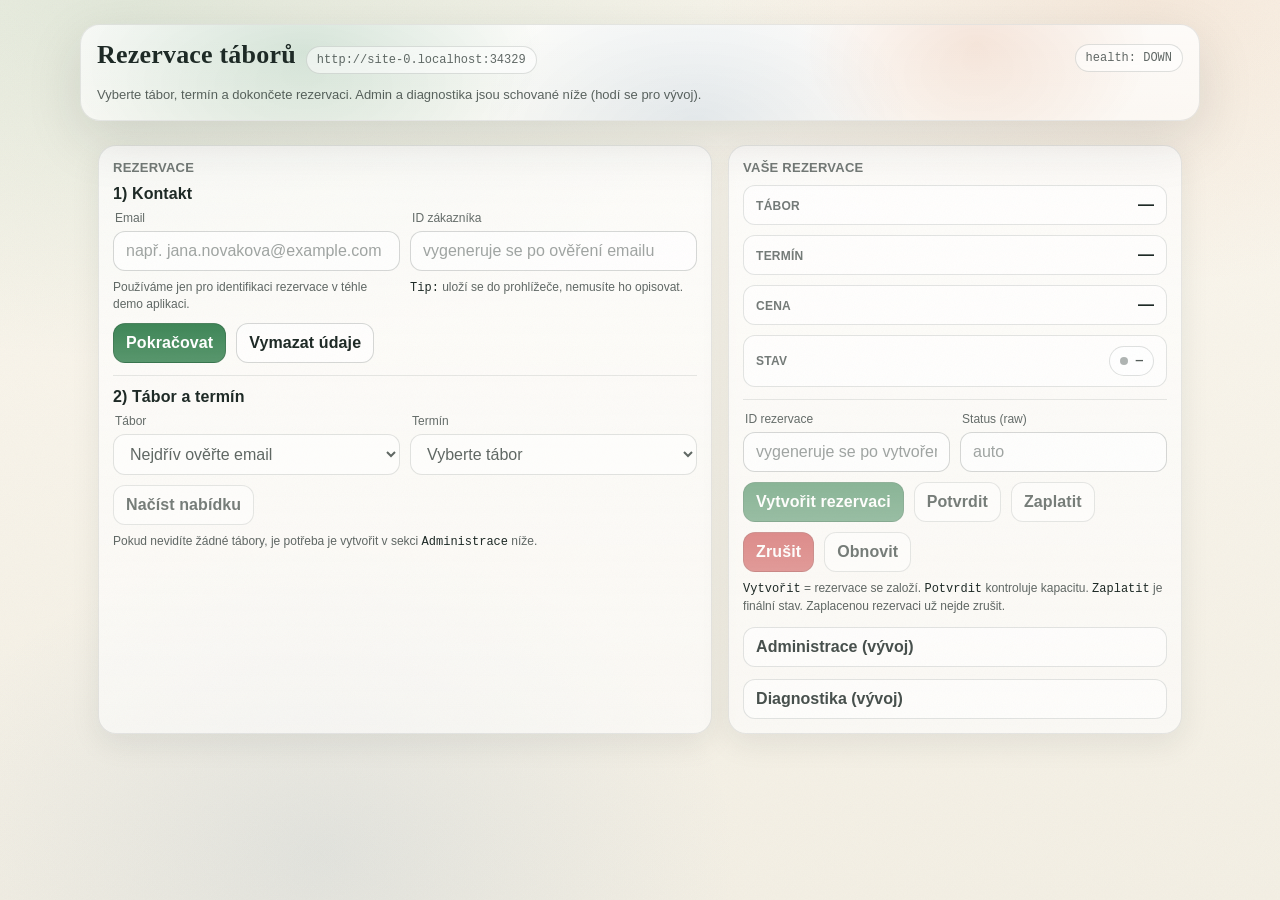
==== src/main/resources/static/index.html @ 74419887 "Improve reservation UX and add read endpoints" ====
<!doctype html>
<html lang="cs">
  <head>
    <meta charset="utf-8" />
    <meta name="viewport" content="width=device-width, initial-scale=1" />
    <title>Rezervace táborů</title>
    <style>
      :root {
        --bg0: #fbf7ee;
        --bg1: #f3efe4;
        --ink: #1e2a26;
        --muted: rgba(30, 42, 38, 0.72);
        --line: rgba(30, 42, 38, 0.14);
        --card: rgba(255, 255, 255, 0.72);
        --card2: rgba(255, 255, 255, 0.58);
        --shadow: 0 18px 55px rgba(30, 42, 38, 0.13);

        --accent: #2f7d4a;
        --accent2: #c86e3a;
        --accent3: #2f5f8f;

        --good: #1f8a54;
        --bad: #c53939;
        --warn: #b6811c;

        --radius: 18px;
        --radius2: 12px;

        --sans: ui-sans-serif, "Avenir Next", Avenir, "Helvetica Neue", Helvetica, Arial, system-ui;
        --display: ui-serif, "Iowan Old Style", "New York", Palatino, Georgia, serif;
        --mono: ui-monospace, SFMono-Regular, Menlo, Monaco, Consolas, "Liberation Mono", "Courier New", monospace;
      }

      * {
        box-sizing: border-box;
      }
      html,
      body {
        height: 100%;
      }
      body {
        margin: 0;
        font-family: var(--sans);
        color: var(--ink);
        background:
          radial-gradient(1200px 600px at 10% 0%, rgba(47, 125, 74, 0.12), transparent 60%),
          radial-gradient(800px 520px at 90% 0%, rgba(200, 110, 58, 0.10), transparent 55%),
          radial-gradient(700px 520px at 25% 95%, rgba(47, 95, 143, 0.09), transparent 60%),
          linear-gradient(180deg, var(--bg0) 0%, var(--bg1) 100%);
      }
      .grain {
        position: fixed;
        inset: 0;
        pointer-events: none;
        opacity: 0.07;
        mix-blend-mode: multiply;
        background-image: url("data:image/svg+xml,%3Csvg xmlns='http://www.w3.org/2000/svg' width='160' height='160'%3E%3Cfilter id='n'%3E%3CfeTurbulence type='fractalNoise' baseFrequency='.9' numOctaves='3' stitchTiles='stitch'/%3E%3C/filter%3E%3Crect width='160' height='160' filter='url(%23n)' opacity='.55'/%3E%3C/svg%3E");
      }

      header {
        padding: 24px 18px 14px;
      }
      .wrap {
        max-width: 1120px;
        margin: 0 auto;
      }

      .hero {
        display: grid;
        grid-template-columns: 1fr;
        gap: 12px;
        padding: 16px;
        border-radius: calc(var(--radius) + 2px);
        background: linear-gradient(180deg, rgba(255, 255, 255, 0.80), rgba(255, 255, 255, 0.60));
        border: 1px solid rgba(30, 42, 38, 0.10);
        box-shadow: var(--shadow);
        position: relative;
        overflow: hidden;
        transform: translateY(0);
        animation: rise 520ms ease-out both;
      }
      .hero:before {
        content: "";
        position: absolute;
        inset: -2px;
        background:
          radial-gradient(400px 240px at 20% 30%, rgba(47, 125, 74, 0.18), transparent 60%),
          radial-gradient(320px 240px at 80% 20%, rgba(200, 110, 58, 0.16), transparent 55%),
          radial-gradient(360px 260px at 55% 100%, rgba(47, 95, 143, 0.12), transparent 60%);
        z-index: 0;
      }
      .hero > * {
        position: relative;
        z-index: 1;
      }
      @keyframes rise {
        from {
          transform: translateY(10px);
          opacity: 0;
        }
        to {
          transform: translateY(0);
          opacity: 1;
        }
      }
      .topline {
        display: flex;
        gap: 10px;
        align-items: center;
        justify-content: space-between;
        flex-wrap: wrap;
      }
      .brand {
        display: flex;
        gap: 10px;
        align-items: baseline;
        flex-wrap: wrap;
      }
      .brand h1 {
        margin: 0;
        font-family: var(--display);
        font-weight: 760;
        letter-spacing: 0.2px;
        font-size: 26px;
        line-height: 1.05;
      }
      .sub {
        margin: 0;
        color: var(--muted);
        font-size: 13px;
        line-height: 1.35;
      }
      .pill {
        font-family: var(--mono);
        font-size: 12px;
        padding: 6px 10px;
        border: 1px solid rgba(30, 42, 38, 0.14);
        background: rgba(255, 255, 255, 0.55);
        border-radius: 999px;
        color: rgba(30, 42, 38, 0.70);
      }

      .grid {
        display: grid;
        grid-template-columns: 1fr;
        gap: 14px;
        padding: 10px 18px 26px;
      }
      @media (min-width: 980px) {
        .grid {
          grid-template-columns: 1.15fr 0.85fr;
          gap: 16px;
        }
      }

      .card {
        border: 1px solid rgba(30, 42, 38, 0.10);
        background: linear-gradient(180deg, var(--card), var(--card2));
        border-radius: var(--radius);
        padding: 14px;
        box-shadow: 0 10px 30px rgba(30, 42, 38, 0.08);
      }
      .card h2 {
        margin: 0 0 10px 0;
        font-size: 13px;
        letter-spacing: 0.24px;
        text-transform: uppercase;
        color: rgba(30, 42, 38, 0.62);
        font-weight: 720;
      }
      .card h3 {
        margin: 0 0 8px 0;
        font-size: 16px;
        letter-spacing: 0.1px;
        font-weight: 760;
      }

      .row {
        display: grid;
        grid-template-columns: 1fr;
        gap: 10px;
      }
      @media (min-width: 720px) {
        .row.cols2 {
          grid-template-columns: 1fr 1fr;
        }
        .row.cols3 {
          grid-template-columns: 1fr 1fr 1fr;
        }
      }

      label {
        display: block;
        font-size: 12px;
        color: rgba(30, 42, 38, 0.68);
        margin: 0 0 6px 2px;
      }
      input,
      select,
      button {
        font: inherit;
      }
      input,
      select {
        width: 100%;
        padding: 10px 12px;
        border-radius: var(--radius2);
        border: 1px solid rgba(30, 42, 38, 0.18);
        background: rgba(255, 255, 255, 0.72);
        color: var(--ink);
        outline: none;
      }
      input::placeholder {
        color: rgba(30, 42, 38, 0.42);
      }
      input:focus,
      select:focus {
        border-color: rgba(47, 125, 74, 0.55);
        box-shadow: 0 0 0 3px rgba(47, 125, 74, 0.14);
      }

      .actions {
        display: flex;
        gap: 10px;
        flex-wrap: wrap;
        align-items: center;
        margin-top: 10px;
      }
      button {
        border: 1px solid rgba(30, 42, 38, 0.18);
        background: linear-gradient(180deg, rgba(47, 125, 74, 0.92), rgba(47, 125, 74, 0.80));
        color: #fff;
        padding: 10px 12px;
        border-radius: var(--radius2);
        cursor: pointer;
        font-weight: 760;
        letter-spacing: 0.1px;
      }
      button.secondary {
        background: rgba(255, 255, 255, 0.72);
        color: var(--ink);
      }
      button.danger {
        background: linear-gradient(180deg, rgba(197, 57, 57, 0.94), rgba(197, 57, 57, 0.82));
      }
      button:disabled {
        opacity: 0.6;
        cursor: not-allowed;
      }
      button:active {
        transform: translateY(1px);
      }

      .statusline {
        display: flex;
        gap: 10px;
        align-items: center;
        flex-wrap: wrap;
        padding: 10px 12px;
        border-radius: var(--radius2);
        border: 1px solid rgba(30, 42, 38, 0.12);
        background: rgba(255, 255, 255, 0.70);
      }
      .dot {
        width: 10px;
        height: 10px;
        border-radius: 999px;
        background: var(--warn);
        box-shadow: 0 0 0 6px rgba(182, 129, 28, 0.12);
      }
      .dot.good {
        background: var(--good);
        box-shadow: 0 0 0 6px rgba(31, 138, 84, 0.12);
      }
      .dot.bad {
        background: var(--bad);
        box-shadow: 0 0 0 6px rgba(197, 57, 57, 0.12);
      }
      .kv {
        display: flex;
        gap: 8px;
        align-items: baseline;
        font-family: var(--mono);
        font-size: 12px;
        color: rgba(30, 42, 38, 0.72);
      }

      .hint {
        color: rgba(30, 42, 38, 0.70);
        font-size: 12px;
        line-height: 1.45;
        margin-top: 8px;
      }
      .hint code {
        font-family: var(--mono);
        color: var(--ink);
      }

      .badge {
        display: inline-flex;
        align-items: center;
        gap: 8px;
        font-family: var(--mono);
        font-size: 12px;
        padding: 7px 10px;
        border-radius: 999px;
        border: 1px solid rgba(30, 42, 38, 0.14);
        background: rgba(255, 255, 255, 0.72);
        color: rgba(30, 42, 38, 0.76);
      }
      .badge .b {
        width: 8px;
        height: 8px;
        border-radius: 999px;
        background: var(--warn);
      }
      .badge.good .b {
        background: var(--good);
      }
      .badge.bad .b {
        background: var(--bad);
      }
      .badge.muted .b {
        background: rgba(30, 42, 38, 0.35);
      }

      .summary {
        display: grid;
        grid-template-columns: 1fr;
        gap: 10px;
      }
      .summary .line {
        display: flex;
        align-items: baseline;
        justify-content: space-between;
        gap: 10px;
        padding: 10px 12px;
        border-radius: var(--radius2);
        border: 1px solid rgba(30, 42, 38, 0.12);
        background: rgba(255, 255, 255, 0.70);
      }
      .summary .k {
        color: rgba(30, 42, 38, 0.62);
        font-size: 12px;
        text-transform: uppercase;
        letter-spacing: 0.22px;
        font-weight: 720;
      }
      .summary .v {
        font-weight: 760;
        letter-spacing: 0.1px;
      }

      details > summary {
        list-style: none;
        cursor: pointer;
        user-select: none;
        padding: 10px 12px;
        border-radius: var(--radius2);
        border: 1px solid rgba(30, 42, 38, 0.12);
        background: rgba(255, 255, 255, 0.62);
        color: rgba(30, 42, 38, 0.82);
        font-weight: 760;
      }
      details > summary::-webkit-details-marker {
        display: none;
      }

      .out {
        margin-top: 12px;
        padding: 12px;
        border-radius: var(--radius);
        border: 1px solid rgba(30, 42, 38, 0.14);
        background: rgba(30, 42, 38, 0.05);
        font-family: var(--mono);
        font-size: 12px;
        line-height: 1.4;
        overflow: auto;
        max-height: 320px;
        white-space: pre-wrap;
      }

      .toast {
        position: fixed;
        right: 16px;
        bottom: 16px;
        width: min(420px, calc(100vw - 32px));
        display: grid;
        gap: 10px;
        z-index: 50;
      }
      .toast .t {
        border-radius: var(--radius);
        border: 1px solid rgba(30, 42, 38, 0.14);
        background: rgba(255, 255, 255, 0.86);
        box-shadow: 0 18px 55px rgba(30, 42, 38, 0.18);
        padding: 12px 12px;
        display: grid;
        gap: 4px;
        animation: pop 160ms ease-out both;
      }
      @keyframes pop {
        from {
          transform: translateY(6px);
          opacity: 0;
        }
        to {
          transform: translateY(0);
          opacity: 1;
        }
      }
      .toast .t .k {
        font-family: var(--mono);
        font-size: 11px;
        color: rgba(30, 42, 38, 0.62);
      }
      .toast .t .m {
        font-size: 13px;
        line-height: 1.35;
        font-weight: 650;
        color: rgba(30, 42, 38, 0.92);
      }
      .toast .t.good {
        border-color: rgba(31, 138, 84, 0.28);
      }
      .toast .t.bad {
        border-color: rgba(197, 57, 57, 0.28);
      }

      .sep {
        height: 1px;
        background: rgba(30, 42, 38, 0.10);
        margin: 12px 0;
      }
    </style>
  </head>
  <body>
    <div class="grain"></div>
    <header>
      <div class="wrap">
        <div class="hero">
          <div class="topline">
            <div class="brand">
              <h1>Rezervace táborů</h1>
              <span class="pill" id="baseUrlPill"></span>
            </div>
            <span class="pill" id="healthPill">health: …</span>
          </div>
          <p class="sub">
            Vyberte tábor, termín a dokončete rezervaci. Admin a diagnostika jsou schované níže (hodí se pro vývoj).
          </p>
        </div>
      </div>
    </header>

    <main class="wrap">
      <div class="grid">
        <section class="card">
          <h2>Rezervace</h2>
          <h3>1) Kontakt</h3>
          <div class="row cols2">
            <div>
              <label for="userEmail">Email</label>
              <input id="userEmail" placeholder="např. jana.novakova@example.com" inputmode="email" />
              <div class="hint">Používáme jen pro identifikaci rezervace v téhle demo aplikaci.</div>
            </div>
            <div>
              <label for="userId">ID zákazníka</label>
              <input id="userId" placeholder="vygeneruje se po ověření emailu" readonly />
              <div class="hint"><code>Tip:</code> uloží se do prohlížeče, nemusíte ho opisovat.</div>
            </div>
          </div>
          <div class="actions">
            <button type="button" id="ensureUserBtn">Pokračovat</button>
            <button class="secondary" type="button" id="signOutBtn">Vymazat údaje</button>
          </div>

          <div class="sep"></div>

          <h3>2) Tábor a termín</h3>
          <div class="row cols2">
            <div>
              <label for="campSelect">Tábor</label>
              <select id="campSelect" disabled>
                <option value="">Nejdřív ověřte email</option>
              </select>
            </div>
            <div>
              <label for="sessionSelect">Termín</label>
              <select id="sessionSelect" disabled>
                <option value="">Vyberte tábor</option>
              </select>
            </div>
          </div>
          <div class="actions">
            <button class="secondary" type="button" id="reloadBtn" disabled>Načíst nabídku</button>
          </div>
          <div class="hint">
            Pokud nevidíte žádné tábory, je potřeba je vytvořit v sekci <code>Administrace</code> níže.
          </div>
        </section>

        <section class="card">
          <h2>Vaše rezervace</h2>
          <div class="summary">
            <div class="line">
              <div class="k">Tábor</div>
              <div class="v" id="sumCamp">—</div>
            </div>
            <div class="line">
              <div class="k">Termín</div>
              <div class="v" id="sumSession">—</div>
            </div>
            <div class="line">
              <div class="k">Cena</div>
              <div class="v" id="sumPrice">—</div>
            </div>
            <div class="line">
              <div class="k">Stav</div>
              <div class="v">
                <span class="badge muted" id="statusBadge"><span class="b"></span><span id="statusText">—</span></span>
              </div>
            </div>
          </div>

          <div class="sep"></div>

          <div class="row cols2">
            <div>
              <label for="reservationId">ID rezervace</label>
              <input id="reservationId" placeholder="vygeneruje se po vytvoření" />
            </div>
            <div>
              <label for="reservationStatus">Status (raw)</label>
              <input id="reservationStatus" placeholder="auto" readonly />
            </div>
          </div>

          <div class="actions">
            <button type="button" id="createReservationBtn" disabled>Vytvořit rezervaci</button>
            <button type="button" id="confirmReservationBtn" class="secondary" disabled>Potvrdit</button>
            <button type="button" id="payReservationBtn" class="secondary" disabled>Zaplatit</button>
            <button type="button" id="cancelReservationBtn" class="danger" disabled>Zrušit</button>
            <button type="button" id="refreshReservationBtn" class="secondary" disabled>Obnovit</button>
          </div>

          <div class="hint">
            <code>Vytvořit</code> = rezervace se založí. <code>Potvrdit</code> kontroluje kapacitu. <code>Zaplatit</code>
            je finální stav. Zaplacenou rezervaci už nejde zrušit.
          </div>

          <div style="height: 12px"></div>

          <details>
            <summary>Administrace (vývoj)</summary>
            <div style="height: 10px"></div>
            <h2 style="margin: 0 0 10px 0">Administrace</h2>
            <div class="row cols3">
              <div>
                <label for="campName">Název tábora</label>
                <input id="campName" placeholder="Např. Příměšťák: robotika" />
              </div>
              <div>
                <label for="campPrice">Základní cena (Kč)</label>
                <input id="campPrice" inputmode="decimal" placeholder="2490" />
              </div>
              <div>
                <label for="campId">ID tábora</label>
                <input id="campId" placeholder="vygeneruje se po vytvoření" readonly />
              </div>
            </div>
            <div class="actions">
              <button type="button" id="createCampBtn">Vytvořit tábor</button>
            </div>

            <div style="height: 12px"></div>
            <div class="row cols3">
              <div>
                <label for="sessionStart">Začátek (YYYY-MM-DD)</label>
                <input id="sessionStart" placeholder="2026-05-01" />
              </div>
              <div>
                <label for="sessionEnd">Konec (YYYY-MM-DD)</label>
                <input id="sessionEnd" placeholder="2026-05-07" />
              </div>
              <div>
                <label for="sessionCapacity">Kapacita</label>
                <input id="sessionCapacity" inputmode="numeric" placeholder="10" />
              </div>
            </div>
            <div class="row cols2" style="margin-top: 10px">
              <div>
                <label for="sessionId">ID termínu</label>
                <input id="sessionId" placeholder="vygeneruje se po vytvoření" readonly />
              </div>
              <div></div>
            </div>
            <div class="actions">
              <button type="button" id="createSessionBtn">Vytvořit termín</button>
              <button class="secondary" type="button" id="adminReloadBtn">Obnovit nabídku</button>
            </div>
            <div class="hint">
              Admin volání posílají hlavičku <code>X-Actor-Role: ADMIN</code>. Tahle sekce je schválně schovaná.
            </div>
          </details>

          <div style="height: 12px"></div>
          <details>
            <summary>Diagnostika (vývoj)</summary>
            <div style="height: 10px"></div>
            <div class="statusline">
              <div class="dot" id="healthDot"></div>
              <div class="kv">
                <span>health:</span>
                <span id="healthText">unknown</span>
              </div>
              <button class="secondary" id="refreshHealthBtn" type="button">Obnovit</button>
              <button class="secondary" type="button" id="clearBtn">Vyčistit log</button>
            </div>
            <div class="hint">
              Pokud to běží v profilu <code>local</code>, typicky jsi na portu <code>8081</code>.
            </div>
            <div class="out" id="out"></div>
          </details>
        </section>
      </div>
    </main>

    <div class="toast" id="toast"></div>

    <script>
      const out = document.getElementById("out");
      const toastRoot = document.getElementById("toast");

      const czk = new Intl.NumberFormat("cs-CZ", { style: "currency", currency: "CZK" });
      const baseUrl = window.location.origin;
      document.getElementById("baseUrlPill").textContent = baseUrl;

      const LS = {
        email: "rc_email",
        userId: "rc_user_id",
        reservationId: "rc_reservation_id",
        campId: "rc_camp_id",
        sessionId: "rc_session_id"
      };

      const state = {
        userId: null,
        email: null,
        campId: null,
        sessionId: null,
        reservationId: null,
        camps: [],
        sessions: [],
        health: "…"
      };

      function now() {
        return new Date().toISOString();
      }

      function write(kind, payload) {
        const text = typeof payload === "string" ? payload : JSON.stringify(payload, null, 2);
        out.textContent = `[${now()}] ${kind}\n${text}\n\n` + out.textContent;
      }

      function toast(kind, msg, meta) {
        const el = document.createElement("div");
        el.className = `t ${kind || ""}`.trim();
        el.innerHTML = `<div class="k"></div><div class="m"></div>`;
        el.querySelector(".k").textContent = meta ? meta : "reservationCamps";
        el.querySelector(".m").textContent = msg;
        toastRoot.prepend(el);
        window.setTimeout(() => el.remove(), 5200);
      }

      function setVal(id, v) {
        document.getElementById(id).value = v ?? "";
      }
      function getVal(id) {
        return document.getElementById(id).value.trim();
      }

      function setBadge(status) {
        const badge = document.getElementById("statusBadge");
        const txt = document.getElementById("statusText");
        badge.classList.remove("good", "bad", "muted");

        if (!status) {
          badge.classList.add("muted");
          txt.textContent = "—";
          return;
        }

        txt.textContent = status;
        if (status === "PAID") badge.classList.add("good");
        else if (status === "CANCELLED") badge.classList.add("bad");
        else badge.classList.add("muted");
      }

      function setSummary({ campName, sessionLabel, priceCents }) {
        document.getElementById("sumCamp").textContent = campName || "—";
        document.getElementById("sumSession").textContent = sessionLabel || "—";
        document.getElementById("sumPrice").textContent =
          typeof priceCents === "number" ? czk.format(priceCents / 100) : "—";
      }

      async function request(method, path, body, headers) {
        const h = Object.assign({ "Content-Type": "application/json" }, headers || {});
        const init = { method, headers: h };
        if (body !== undefined) init.body = JSON.stringify(body);

        const res = await fetch(path, init);
        const contentType = res.headers.get("content-type") || "";
        const isJson = contentType.includes("application/json");
        const data = isJson ? await res.json() : await res.text();

        if (!res.ok) {
          throw { status: res.status, data };
        }
        return data;
      }

      function niceError(e) {
        if (!e) return "Nastala chyba.";
        if (typeof e === "string") return e;
        if (e.data && typeof e.data === "object" && e.data.message) return e.data.message;
        if (e.data && typeof e.data === "string") return e.data;
        return `Nastala chyba${e.status ? ` (HTTP ${e.status})` : ""}.`;
      }

      function setEnabled(id, on) {
        document.getElementById(id).disabled = !on;
      }

      function persist() {
        if (state.email) localStorage.setItem(LS.email, state.email);
        if (state.userId) localStorage.setItem(LS.userId, state.userId);
        if (state.reservationId) localStorage.setItem(LS.reservationId, state.reservationId);
        if (state.campId) localStorage.setItem(LS.campId, state.campId);
        if (state.sessionId) localStorage.setItem(LS.sessionId, state.sessionId);
      }

      function clearPersisted() {
        Object.values(LS).forEach((k) => localStorage.removeItem(k));
      }

      function restore() {
        state.email = localStorage.getItem(LS.email) || null;
        state.userId = localStorage.getItem(LS.userId) || null;
        state.reservationId = localStorage.getItem(LS.reservationId) || null;
        state.campId = localStorage.getItem(LS.campId) || null;
        state.sessionId = localStorage.getItem(LS.sessionId) || null;

        if (state.email) setVal("userEmail", state.email);
        if (state.userId) setVal("userId", state.userId);
        if (state.reservationId) setVal("reservationId", state.reservationId);
      }

      async function refreshHealth() {
        const dot = document.getElementById("healthDot");
        const txt = document.getElementById("healthText");
        const pill = document.getElementById("healthPill");
        dot.classList.remove("good", "bad");
        txt.textContent = "loading";
        try {
          const data = await request("GET", "/actuator/health");
          const status = data && data.status ? data.status : "UNKNOWN";
          state.health = status;
          txt.textContent = status;
          pill.textContent = `health: ${status}`;
          dot.classList.add(status === "UP" ? "good" : "bad");
        } catch (e) {
          state.health = "DOWN";
          txt.textContent = "DOWN";
          pill.textContent = "health: DOWN";
          dot.classList.add("bad");
          write("health-error", e);
        }
      }

      function fillSelect(el, items, getValue, getLabel, placeholder) {
        el.innerHTML = "";
        const ph = document.createElement("option");
        ph.value = "";
        ph.textContent = placeholder || "—";
        el.appendChild(ph);
        for (const it of items) {
          const opt = document.createElement("option");
          opt.value = getValue(it);
          opt.textContent = getLabel(it);
          el.appendChild(opt);
        }
      }

      async function loadCamps() {
        state.camps = await request("GET", "/api/camps");
        const campSelect = document.getElementById("campSelect");
        fillSelect(
          campSelect,
          state.camps,
          (c) => c.id,
          (c) => `${c.name} (${czk.format(c.basePriceCents / 100)})`,
          state.camps.length ? "Vyberte tábor" : "Zatím žádné tábory"
        );
      }

      async function loadSessions(campId) {
        state.sessions = await request("GET", `/api/camps/${encodeURIComponent(campId)}/sessions`);
        const sessionSelect = document.getElementById("sessionSelect");
        fillSelect(
          sessionSelect,
          state.sessions,
          (s) => s.id,
          (s) => `${s.startDate} až ${s.endDate} (kapacita ${s.capacity})`,
          state.sessions.length ? "Vyberte termín" : "Zatím žádné termíny"
        );
      }

      function syncSummaryFromSelection() {
        const camp = state.camps.find((c) => c.id === state.campId) || null;
        const session = state.sessions.find((s) => s.id === state.sessionId) || null;
        setSummary({
          campName: camp ? camp.name : null,
          sessionLabel: session ? `${session.startDate} až ${session.endDate}` : null,
          priceCents: camp ? camp.basePriceCents : null
        });
      }

      function syncReservationActions(status) {
        setEnabled("createReservationBtn", !!state.userId && !!state.sessionId);
        setEnabled("refreshReservationBtn", !!getVal("reservationId"));
        setEnabled("confirmReservationBtn", status === "CREATED");
        setEnabled("payReservationBtn", status === "CONFIRMED");
        setEnabled("cancelReservationBtn", status && status !== "CANCELLED" && status !== "PAID");
      }

      async function ensureUser() {
        const email = getVal("userEmail");
        if (!email) {
          toast("bad", "Zadejte email.");
          return;
        }

        setEnabled("ensureUserBtn", false);
        try {
          let user;
          try {
            user = await request("GET", `/api/users/by-email?email=${encodeURIComponent(email)}`);
            write("user-by-email", user);
          } catch (e) {
            if (e.status !== 404) throw e;
            const created = await request("POST", "/api/users", { email });
            write("user-created", created);
            user = { id: created.id, email };
          }

          state.email = email.trim().toLowerCase();
          state.userId = user.id;
          setVal("userId", user.id);
          persist();
          toast("good", "Email ověřen. Můžete vybrat tábor.");

          setEnabled("campSelect", true);
          setEnabled("reloadBtn", true);
          await loadCamps();

          if (state.campId && state.camps.some((c) => c.id === state.campId)) {
            document.getElementById("campSelect").value = state.campId;
            await onCampChanged();
          }
        } catch (e) {
          write("ensure-user-error", e);
          toast("bad", niceError(e), "Uživatel");
        } finally {
          setEnabled("ensureUserBtn", true);
        }
      }

      async function onCampChanged() {
        const campId = getVal("campSelect");
        state.campId = campId || null;
        state.sessionId = null;
        document.getElementById("sessionSelect").value = "";
        persist();

        setEnabled("sessionSelect", !!campId);
        if (!campId) {
          state.sessions = [];
          fillSelect(document.getElementById("sessionSelect"), [], (x) => x, (x) => x, "Vyberte tábor");
          syncSummaryFromSelection();
          syncReservationActions(getVal("reservationStatus"));
          return;
        }

        try {
          await loadSessions(campId);
          syncSummaryFromSelection();
          syncReservationActions(getVal("reservationStatus"));
        } catch (e) {
          write("sessions-load-error", e);
          toast("bad", niceError(e), "Termíny");
        }
      }

      async function onSessionChanged() {
        const sessionId = getVal("sessionSelect");
        state.sessionId = sessionId || null;
        persist();
        syncSummaryFromSelection();
        syncReservationActions(getVal("reservationStatus"));
      }

      async function reloadOffer() {
        try {
          await loadCamps();
          if (state.campId) {
            document.getElementById("campSelect").value = state.campId;
            await onCampChanged();
          }
          toast("good", "Nabídka obnovena.");
        } catch (e) {
          write("offer-load-error", e);
          toast("bad", niceError(e), "Nabídka");
        }
      }

      async function refreshReservation() {
        const reservationId = getVal("reservationId");
        if (!reservationId) return;
        try {
          const data = await request("GET", `/api/reservations/${encodeURIComponent(reservationId)}`);
          write("reservation-get", data);
          state.reservationId = data.id;
          setVal("reservationId", data.id);
          setVal("reservationStatus", data.status);
          setBadge(data.status);
          persist();
          syncReservationActions(data.status);
        } catch (e) {
          write("reservation-get-error", e);
          toast("bad", niceError(e), "Rezervace");
        }
      }

      async function createReservation() {
        if (!state.userId) {
          toast("bad", "Nejdřív ověřte email.");
          return;
        }
        const sessionId = state.sessionId;
        if (!sessionId) {
          toast("bad", "Vyberte termín.");
          return;
        }
        try {
          const data = await request("POST", `/api/sessions/${encodeURIComponent(sessionId)}/reservations`, {
            userId: state.userId
          });
          write("reservation-created", data);
          state.reservationId = data.id;
          setVal("reservationId", data.id);
          setVal("reservationStatus", data.status);
          setBadge(data.status);
          persist();
          syncReservationActions(data.status);
          toast("good", "Rezervace vytvořena.");
        } catch (e) {
          write("reservation-create-error", e);
          toast("bad", niceError(e), "Rezervace");
        }
      }

      async function confirmReservation() {
        const reservationId = getVal("reservationId");
        if (!reservationId) return;
        try {
          const data = await request("POST", `/api/reservations/${encodeURIComponent(reservationId)}/confirm`);
          write("reservation-confirmed", data);
          setVal("reservationStatus", data.status);
          setBadge(data.status);
          persist();
          syncReservationActions(data.status);
          toast("good", "Rezervace potvrzena.");
        } catch (e) {
          write("reservation-confirm-error", e);
          toast("bad", niceError(e), "Rezervace");
        }
      }

      async function payReservation() {
        const reservationId = getVal("reservationId");
        if (!reservationId) return;
        try {
          const data = await request("POST", `/api/reservations/${encodeURIComponent(reservationId)}/pay`);
          write("reservation-paid", data);
          setVal("reservationStatus", data.status);
          setBadge(data.status);
          persist();
          syncReservationActions(data.status);
          toast("good", "Platba přijata.");
        } catch (e) {
          write("reservation-pay-error", e);
          toast("bad", niceError(e), "Rezervace");
        }
      }

      async function cancelReservation() {
        const reservationId = getVal("reservationId");
        if (!reservationId) return;
        try {
          const data = await request("POST", `/api/reservations/${encodeURIComponent(reservationId)}/cancel`);
          write("reservation-cancelled", data);
          setVal("reservationStatus", data.status);
          setBadge(data.status);
          persist();
          syncReservationActions(data.status);
          toast("good", "Rezervace zrušena.");
        } catch (e) {
          write("reservation-cancel-error", e);
          toast("bad", niceError(e), "Rezervace");
        }
      }

      async function createCamp() {
        const name = getVal("campName");
        const priceKc = Number(String(getVal("campPrice")).replace(",", "."));
        const basePriceCents = Math.round(priceKc * 100);
        try {
          const data = await request("POST", "/api/camps", { name, basePriceCents }, { "X-Actor-Role": "ADMIN" });
          setVal("campId", data.id);
          write("camp-created", data);
          toast("good", "Tábor vytvořen (admin).");
          await reloadOffer();
        } catch (e) {
          write("camp-create-error", e);
          toast("bad", niceError(e), "Admin");
        }
      }

      async function createSession() {
        const campId = getVal("campId") || getVal("campSelect");
        const startDate = getVal("sessionStart");
        const endDate = getVal("sessionEnd");
        const capacity = Number(getVal("sessionCapacity"));
        try {
          const data = await request(
            "POST",
            `/api/camps/${encodeURIComponent(campId)}/sessions`,
            { startDate, endDate, capacity },
            { "X-Actor-Role": "ADMIN" }
          );
          setVal("sessionId", data.id);
          write("session-created", data);
          toast("good", "Termín vytvořen (admin).");
          await reloadOffer();
        } catch (e) {
          write("session-create-error", e);
          toast("bad", niceError(e), "Admin");
        }
      }

      document.getElementById("ensureUserBtn").addEventListener("click", ensureUser);
      document.getElementById("signOutBtn").addEventListener("click", () => {
        clearPersisted();
        state.userId = null;
        state.email = null;
        state.campId = null;
        state.sessionId = null;
        state.reservationId = null;
        state.camps = [];
        state.sessions = [];

        setVal("userEmail", "");
        setVal("userId", "");
        setVal("reservationId", "");
        setVal("reservationStatus", "");
        setBadge(null);
        setSummary({ campName: null, sessionLabel: null, priceCents: null });

        const campSelect = document.getElementById("campSelect");
        const sessionSelect = document.getElementById("sessionSelect");
        fillSelect(campSelect, [], (x) => x, (x) => x, "Nejdřív ověřte email");
        fillSelect(sessionSelect, [], (x) => x, (x) => x, "Vyberte tábor");
        setEnabled("campSelect", false);
        setEnabled("sessionSelect", false);
        setEnabled("reloadBtn", false);
        syncReservationActions(null);
        toast("good", "Údaje vymazány.");
      });

      document.getElementById("campSelect").addEventListener("change", onCampChanged);
      document.getElementById("sessionSelect").addEventListener("change", onSessionChanged);
      document.getElementById("reloadBtn").addEventListener("click", reloadOffer);
      document.getElementById("adminReloadBtn").addEventListener("click", reloadOffer);

      document.getElementById("createReservationBtn").addEventListener("click", createReservation);
      document.getElementById("confirmReservationBtn").addEventListener("click", confirmReservation);
      document.getElementById("payReservationBtn").addEventListener("click", payReservation);
      document.getElementById("cancelReservationBtn").addEventListener("click", cancelReservation);
      document.getElementById("refreshReservationBtn").addEventListener("click", refreshReservation);

      document.getElementById("createCampBtn").addEventListener("click", createCamp);
      document.getElementById("createSessionBtn").addEventListener("click", createSession);

      document.getElementById("refreshHealthBtn").addEventListener("click", refreshHealth);
      document.getElementById("clearBtn").addEventListener("click", () => (out.textContent = ""));

      document.getElementById("reservationId").addEventListener("change", () => {
        const v = getVal("reservationId");
        if (v) {
          state.reservationId = v;
          persist();
          setEnabled("refreshReservationBtn", true);
        }
      });

      restore();
      setBadge(getVal("reservationStatus"));
      syncReservationActions(getVal("reservationStatus"));
      setEnabled("campSelect", !!state.userId);
      setEnabled("reloadBtn", !!state.userId);
      setEnabled("sessionSelect", false);
      setSummary({ campName: null, sessionLabel: null, priceCents: null });

      refreshHealth();
      if (state.userId) reloadOffer().catch((e) => write("offer-restore-error", e));
      if (state.reservationId) refreshReservation().catch((e) => write("reservation-restore-error", e));
    </script>
  </body>
</html>
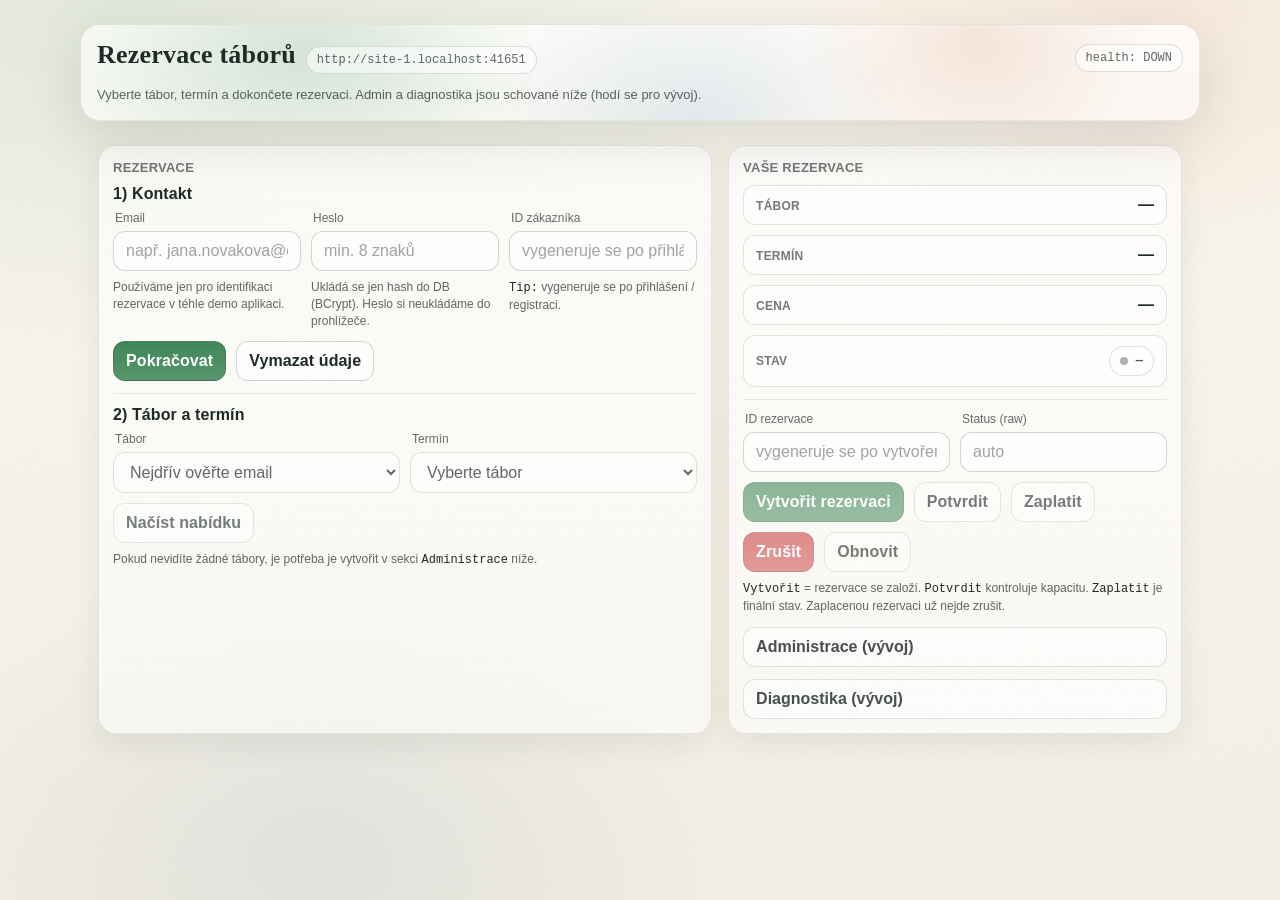
==== commit decb13a8: "feat: create/login user with password (bcrypt)" ====
--- a/src/main/resources/static/index.html
+++ b/src/main/resources/static/index.html
@@ -458,16 +458,21 @@
         <section class="card">
           <h2>Rezervace</h2>
           <h3>1) Kontakt</h3>
-          <div class="row cols2">
+          <div class="row cols3">
             <div>
               <label for="userEmail">Email</label>
               <input id="userEmail" placeholder="např. jana.novakova@example.com" inputmode="email" />
               <div class="hint">Používáme jen pro identifikaci rezervace v téhle demo aplikaci.</div>
             </div>
             <div>
+              <label for="userPassword">Heslo</label>
+              <input id="userPassword" type="password" placeholder="min. 8 znaků" autocomplete="current-password" />
+              <div class="hint">Ukládá se jen hash do DB (BCrypt). Heslo si neukládáme do prohlížeče.</div>
+            </div>
+            <div>
               <label for="userId">ID zákazníka</label>
-              <input id="userId" placeholder="vygeneruje se po ověření emailu" readonly />
-              <div class="hint"><code>Tip:</code> uloží se do prohlížeče, nemusíte ho opisovat.</div>
+              <input id="userId" placeholder="vygeneruje se po přihlášení" readonly />
+              <div class="hint"><code>Tip:</code> vygeneruje se po přihlášení / registraci.</div>
             </div>
           </div>
           <div class="actions">
@@ -638,7 +643,6 @@
 
       const LS = {
         email: "rc_email",
-        userId: "rc_user_id",
         reservationId: "rc_reservation_id",
         campId: "rc_camp_id",
         sessionId: "rc_session_id"
@@ -735,7 +739,6 @@
 
       function persist() {
         if (state.email) localStorage.setItem(LS.email, state.email);
-        if (state.userId) localStorage.setItem(LS.userId, state.userId);
         if (state.reservationId) localStorage.setItem(LS.reservationId, state.reservationId);
         if (state.campId) localStorage.setItem(LS.campId, state.campId);
         if (state.sessionId) localStorage.setItem(LS.sessionId, state.sessionId);
@@ -747,13 +750,11 @@
 
       function restore() {
         state.email = localStorage.getItem(LS.email) || null;
-        state.userId = localStorage.getItem(LS.userId) || null;
         state.reservationId = localStorage.getItem(LS.reservationId) || null;
         state.campId = localStorage.getItem(LS.campId) || null;
         state.sessionId = localStorage.getItem(LS.sessionId) || null;
 
         if (state.email) setVal("userEmail", state.email);
-        if (state.userId) setVal("userId", state.userId);
         if (state.reservationId) setVal("reservationId", state.reservationId);
       }
 
@@ -837,29 +838,41 @@
 
       async function ensureUser() {
         const email = getVal("userEmail");
+        const password = getVal("userPassword");
         if (!email) {
           toast("bad", "Zadejte email.");
           return;
         }
+        if (!password || password.length < 8) {
+          toast("bad", "Zadejte heslo (min. 8 znaků).");
+          return;
+        }
 
         setEnabled("ensureUserBtn", false);
         try {
-          let user;
           try {
-            user = await request("GET", `/api/users/by-email?email=${encodeURIComponent(email)}`);
-            write("user-by-email", user);
+            const login = await request("POST", "/api/users/login", { email, password });
+            write("user-login", login);
+            state.email = email.trim().toLowerCase();
+            state.userId = login.id;
+            setVal("userId", login.id);
+            persist();
+            toast("good", "Přihlášeno. Můžete vybrat tábor.");
           } catch (e) {
+            if (e.status === 403) {
+              toast("bad", "Špatné heslo pro tento email.", "Přihlášení");
+              write("user-login-error", e);
+              return;
+            }
             if (e.status !== 404) throw e;
-            const created = await request("POST", "/api/users", { email });
+            const created = await request("POST", "/api/users", { email, password });
             write("user-created", created);
-            user = { id: created.id, email };
+            state.email = email.trim().toLowerCase();
+            state.userId = created.id;
+            setVal("userId", created.id);
+            persist();
+            toast("good", "Uživatel vytvořen. Můžete vybrat tábor.");
           }
-
-          state.email = email.trim().toLowerCase();
-          state.userId = user.id;
-          setVal("userId", user.id);
-          persist();
-          toast("good", "Email ověřen. Můžete vybrat tábor.");
 
           setEnabled("campSelect", true);
           setEnabled("reloadBtn", true);
@@ -1072,6 +1085,7 @@
         state.sessions = [];
 
         setVal("userEmail", "");
+        setVal("userPassword", "");
         setVal("userId", "");
         setVal("reservationId", "");
         setVal("reservationStatus", "");
@@ -1118,15 +1132,13 @@
       restore();
       setBadge(getVal("reservationStatus"));
       syncReservationActions(getVal("reservationStatus"));
-      setEnabled("campSelect", !!state.userId);
-      setEnabled("reloadBtn", !!state.userId);
+      setEnabled("campSelect", false);
+      setEnabled("reloadBtn", false);
       setEnabled("sessionSelect", false);
       setSummary({ campName: null, sessionLabel: null, priceCents: null });
 
       refreshHealth();
-      if (state.userId) reloadOffer().catch((e) => write("offer-restore-error", e));
       if (state.reservationId) refreshReservation().catch((e) => write("reservation-restore-error", e));
     </script>
   </body>
 </html>
-
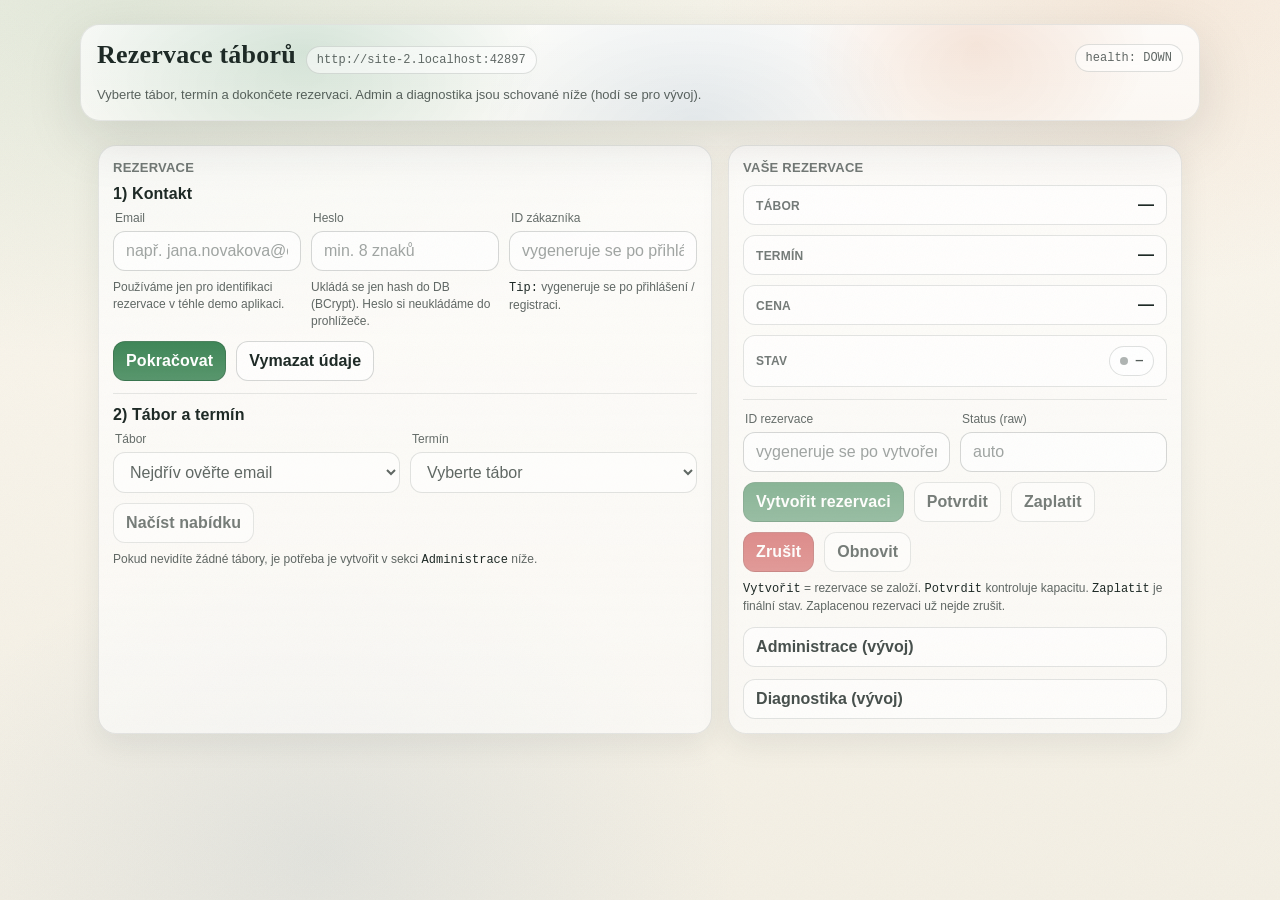
==== commit 5f2f02c1: "feat: add /login page and list user reservations" ====
--- a/src/main/resources/static/index.html
+++ b/src/main/resources/static/index.html
@@ -1139,6 +1139,21 @@
 
       refreshHealth();
       if (state.reservationId) refreshReservation().catch((e) => write("reservation-restore-error", e));
+
+      // Support deep-link: /?reservationId=<id>
+      try {
+        const url = new URL(window.location.href);
+        const rid = url.searchParams.get("reservationId");
+        if (rid && !getVal("reservationId")) {
+          setVal("reservationId", rid);
+          state.reservationId = rid;
+          persist();
+          setEnabled("refreshReservationBtn", true);
+          refreshReservation().catch((e) => write("reservation-restore-error", e));
+        }
+      } catch (e) {
+        // ignore URL parsing issues
+      }
     </script>
   </body>
 </html>
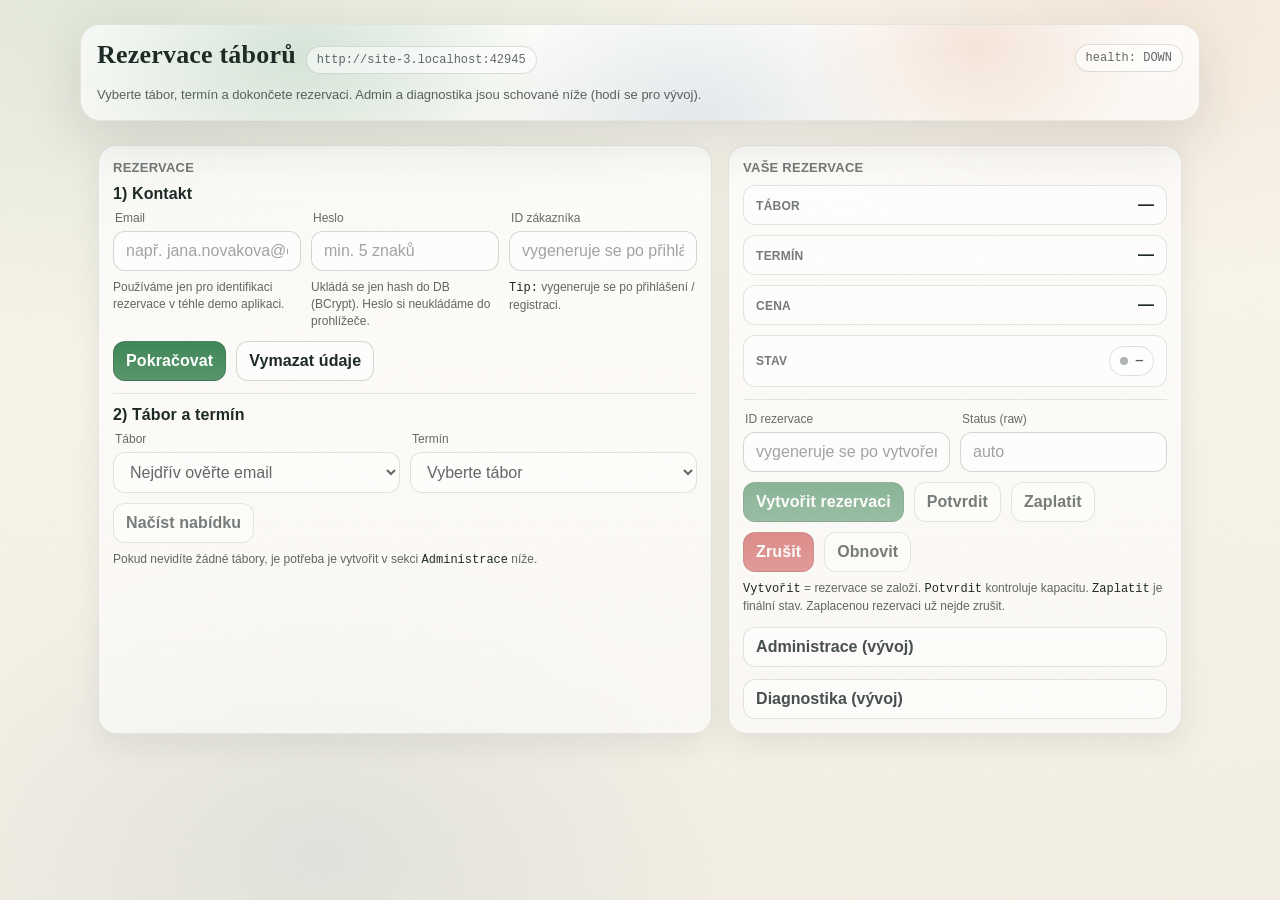
==== commit 0a652245: "feat: admin-only reservation management and login-first home" ====
--- a/src/main/resources/static/index.html
+++ b/src/main/resources/static/index.html
@@ -466,7 +466,7 @@
             </div>
             <div>
               <label for="userPassword">Heslo</label>
-              <input id="userPassword" type="password" placeholder="min. 8 znaků" autocomplete="current-password" />
+              <input id="userPassword" type="password" placeholder="min. 5 znaků" autocomplete="current-password" />
               <div class="hint">Ukládá se jen hash do DB (BCrypt). Heslo si neukládáme do prohlížeče.</div>
             </div>
             <div>
@@ -843,8 +843,8 @@
           toast("bad", "Zadejte email.");
           return;
         }
-        if (!password || password.length < 8) {
-          toast("bad", "Zadejte heslo (min. 8 znaků).");
+        if (!password || password.length < 5) {
+          toast("bad", "Zadejte heslo (min. 5 znaků).");
           return;
         }
 
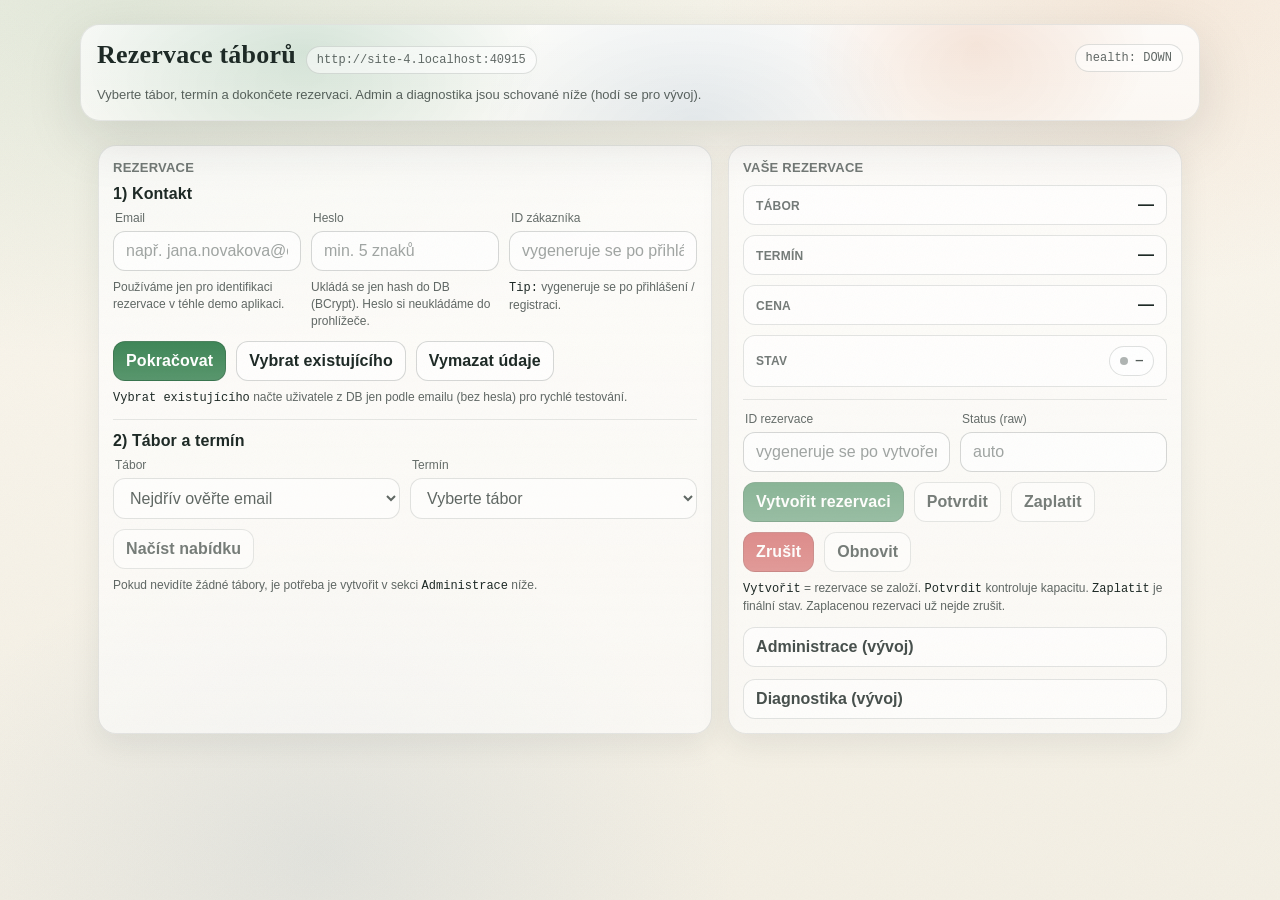
==== commit b06681eb: "Allow picking existing user in /app" ====
--- a/src/main/resources/static/index.html
+++ b/src/main/resources/static/index.html
@@ -461,7 +461,8 @@
           <div class="row cols3">
             <div>
               <label for="userEmail">Email</label>
-              <input id="userEmail" placeholder="např. jana.novakova@example.com" inputmode="email" />
+              <input id="userEmail" placeholder="např. jana.novakova@example.com" inputmode="email" list="userEmailList" />
+              <datalist id="userEmailList"></datalist>
               <div class="hint">Používáme jen pro identifikaci rezervace v téhle demo aplikaci.</div>
             </div>
             <div>
@@ -477,7 +478,13 @@
           </div>
           <div class="actions">
             <button type="button" id="ensureUserBtn">Pokračovat</button>
+            <button class="secondary" type="button" id="pickExistingUserBtn" title="Rychlý výběr uživatele jen podle emailu (vývoj)">
+              Vybrat existujícího
+            </button>
             <button class="secondary" type="button" id="signOutBtn">Vymazat údaje</button>
+          </div>
+          <div class="hint">
+            <code>Vybrat existujícího</code> načte uživatele z DB jen podle emailu (bez hesla) pro rychlé testování.
           </div>
 
           <div class="sep"></div>
@@ -735,6 +742,29 @@
 
       function setEnabled(id, on) {
         document.getElementById(id).disabled = !on;
+      }
+
+      let emailSuggestTimer = null;
+      async function refreshEmailSuggestions() {
+        const q = getVal("userEmail");
+        const list = document.getElementById("userEmailList");
+        list.innerHTML = "";
+        if (!q || q.length < 2) return;
+        try {
+          const users = await request("GET", `/api/users/search?q=${encodeURIComponent(q)}`);
+          for (const u of users || []) {
+            const opt = document.createElement("option");
+            opt.value = u.email;
+            list.appendChild(opt);
+          }
+        } catch (_) {
+          // best-effort suggestions only
+        }
+      }
+
+      function scheduleEmailSuggestions() {
+        if (emailSuggestTimer) window.clearTimeout(emailSuggestTimer);
+        emailSuggestTimer = window.setTimeout(refreshEmailSuggestions, 220);
       }
 
       function persist() {
@@ -890,6 +920,33 @@
         }
       }
 
+      async function pickExistingUser() {
+        const email = getVal("userEmail");
+        if (!email) {
+          toast("bad", "Zadejte email.", "Uživatel");
+          return;
+        }
+        setEnabled("pickExistingUserBtn", false);
+        try {
+          const user = await request("GET", `/api/users/by-email?email=${encodeURIComponent(email)}`);
+          write("user-picked", user);
+          state.email = (user.email || email).trim().toLowerCase();
+          state.userId = user.id;
+          setVal("userId", user.id);
+          persist();
+
+          setEnabled("campSelect", true);
+          setEnabled("reloadBtn", true);
+          await loadCamps();
+          toast("good", "Uživatel vybrán. Můžete vybrat tábor.", "Uživatel");
+        } catch (e) {
+          write("user-picked-error", e);
+          toast("bad", niceError(e), "Uživatel");
+        } finally {
+          setEnabled("pickExistingUserBtn", true);
+        }
+      }
+
       async function onCampChanged() {
         const campId = getVal("campSelect");
         state.campId = campId || null;
@@ -1074,6 +1131,7 @@
       }
 
       document.getElementById("ensureUserBtn").addEventListener("click", ensureUser);
+      document.getElementById("pickExistingUserBtn").addEventListener("click", pickExistingUser);
       document.getElementById("signOutBtn").addEventListener("click", () => {
         clearPersisted();
         state.userId = null;
@@ -1120,6 +1178,8 @@
       document.getElementById("refreshHealthBtn").addEventListener("click", refreshHealth);
       document.getElementById("clearBtn").addEventListener("click", () => (out.textContent = ""));
 
+      document.getElementById("userEmail").addEventListener("input", scheduleEmailSuggestions);
+
       document.getElementById("reservationId").addEventListener("change", () => {
         const v = getVal("reservationId");
         if (v) {
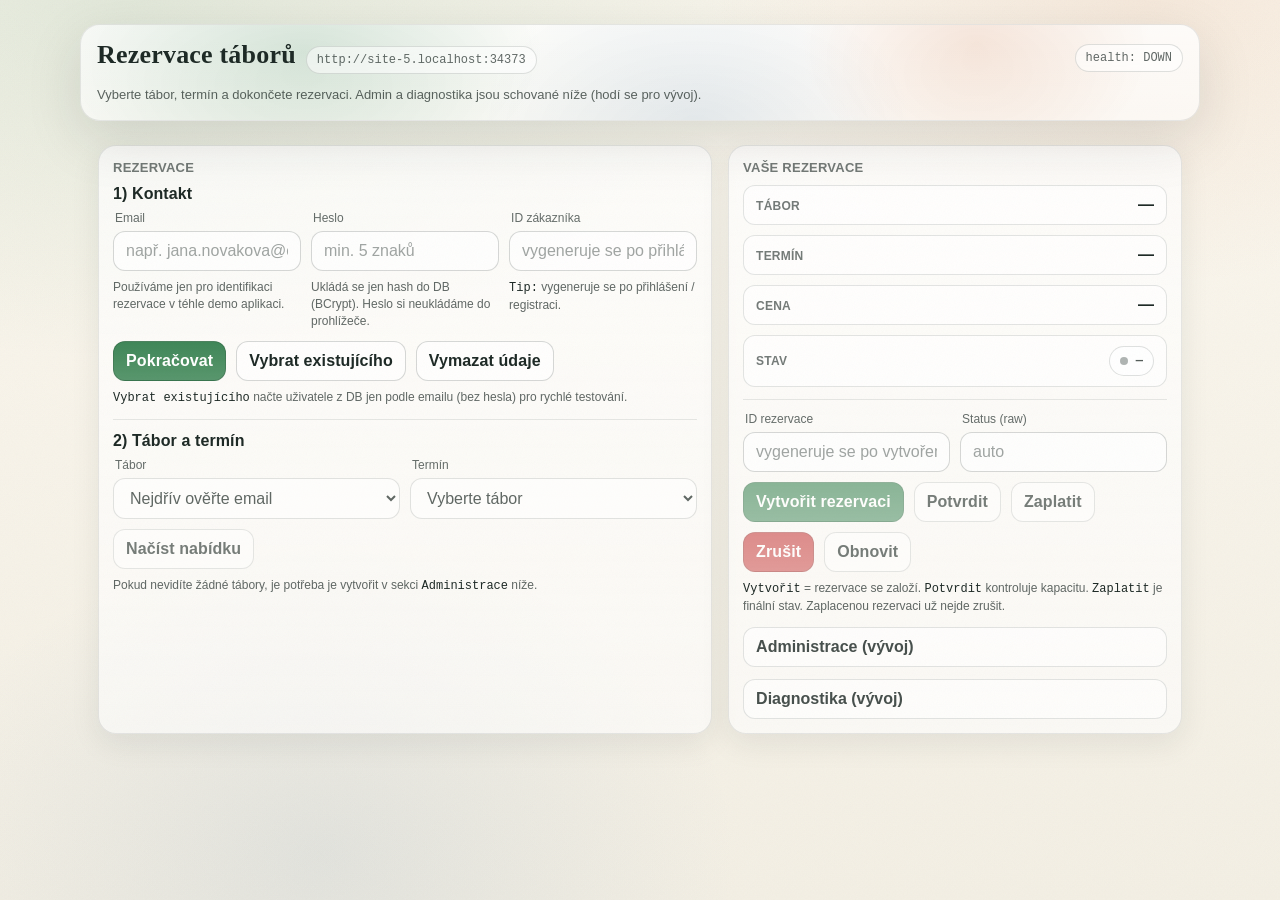
==== commit 054578bf: "User picker popup list" ====
--- a/src/main/resources/static/index.html
+++ b/src/main/resources/static/index.html
@@ -431,6 +431,60 @@
         height: 1px;
         background: rgba(30, 42, 38, 0.10);
         margin: 12px 0;
+      }
+
+      dialog.userPick {
+        border: 1px solid rgba(30, 42, 38, 0.14);
+        border-radius: var(--radius);
+        padding: 14px;
+        width: min(640px, calc(100vw - 36px));
+        box-shadow: 0 25px 80px rgba(30, 42, 38, 0.22);
+        background: linear-gradient(180deg, rgba(255, 255, 255, 0.92), rgba(255, 255, 255, 0.74));
+      }
+      dialog.userPick::backdrop {
+        background: rgba(30, 42, 38, 0.55);
+        backdrop-filter: blur(2px);
+      }
+      .dlgTop {
+        display: flex;
+        gap: 10px;
+        align-items: center;
+        justify-content: space-between;
+        flex-wrap: wrap;
+        margin-bottom: 10px;
+      }
+      .dlgTitle {
+        margin: 0;
+        font-family: var(--display);
+        font-size: 18px;
+        font-weight: 760;
+        letter-spacing: 0.1px;
+      }
+      .pickList {
+        margin-top: 10px;
+        display: grid;
+        gap: 8px;
+        max-height: 320px;
+        overflow: auto;
+        padding: 2px;
+      }
+      .pickItem {
+        display: flex;
+        align-items: center;
+        justify-content: space-between;
+        gap: 10px;
+        padding: 10px 12px;
+        border-radius: var(--radius2);
+        border: 1px solid rgba(30, 42, 38, 0.12);
+        background: rgba(255, 255, 255, 0.65);
+      }
+      .pickItem .e {
+        font-family: var(--mono);
+        font-size: 12px;
+        color: rgba(30, 42, 38, 0.84);
+        overflow: hidden;
+        text-overflow: ellipsis;
+        white-space: nowrap;
       }
     </style>
   </head>
@@ -640,6 +694,15 @@
 
     <div class="toast" id="toast"></div>
 
+    <dialog id="userPickDialog" class="userPick">
+      <div class="dlgTop">
+        <h3 class="dlgTitle">Vyberte uživatele z DB</h3>
+        <button class="secondary" type="button" id="userPickCloseBtn">Zavřít</button>
+      </div>
+      <div class="pickList" id="userPickList"></div>
+      <div class="hint">Kliknutím vyberete uživatele a předvyplní se email ve formuláři.</div>
+    </dialog>
+
     <script>
       const out = document.getElementById("out");
       const toastRoot = document.getElementById("toast");
@@ -765,6 +828,71 @@
       function scheduleEmailSuggestions() {
         if (emailSuggestTimer) window.clearTimeout(emailSuggestTimer);
         emailSuggestTimer = window.setTimeout(refreshEmailSuggestions, 220);
+      }
+
+      const userPickDialog = document.getElementById("userPickDialog");
+      const userPickList = document.getElementById("userPickList");
+
+      function openUserPicker() {
+        userPickList.innerHTML = `<div class="hint">Načítám uživatele…</div>`;
+        if (typeof userPickDialog.showModal === "function") {
+          userPickDialog.showModal();
+        } else {
+          // Fallback: if <dialog> not supported, just inform the user.
+          toast("bad", "Váš prohlížeč nepodporuje dialog. Zadejte email ručně.", "Uživatel");
+          return;
+        }
+        loadUsersIntoPicker();
+      }
+
+      function closeUserPicker() {
+        if (userPickDialog.open) userPickDialog.close();
+      }
+
+      function renderUserPickList(users) {
+        userPickList.innerHTML = "";
+        if (!users || !users.length) {
+          const el = document.createElement("div");
+          el.className = "hint";
+          el.textContent = "Žádní uživatelé nenalezeni.";
+          userPickList.appendChild(el);
+          return;
+        }
+        for (const u of users) {
+          const row = document.createElement("div");
+          row.className = "pickItem";
+          row.innerHTML = `<div class="e"></div><button class="secondary" type="button">Vybrat</button>`;
+          row.querySelector(".e").textContent = u.email || "—";
+          row.querySelector("button").addEventListener("click", () => {
+            if (u.email) setVal("userEmail", u.email);
+            closeUserPicker();
+            pickExistingUser();
+          });
+          userPickList.appendChild(row);
+        }
+      }
+
+      async function loadUsersIntoPicker() {
+        try {
+          const users = await request("GET", "/api/users");
+          renderUserPickList(users);
+          return;
+        } catch (e) {
+          // Backwards-compatible: older backend versions might not have GET /api/users yet.
+          if (e && (e.status === 404 || e.status === 405)) {
+            try {
+              const users = await request("GET", "/api/users/recent");
+              renderUserPickList(users);
+              return;
+            } catch (e2) {
+              write("user-list-error", e2);
+              toast("bad", niceError(e2), "Uživatel");
+              return;
+            }
+          }
+          write("user-list-error", e);
+          toast("bad", niceError(e), "Uživatel");
+        }
       }
 
       function persist() {
@@ -923,7 +1051,7 @@
       async function pickExistingUser() {
         const email = getVal("userEmail");
         if (!email) {
-          toast("bad", "Zadejte email.", "Uživatel");
+          openUserPicker();
           return;
         }
         setEnabled("pickExistingUserBtn", false);
@@ -1179,6 +1307,7 @@
       document.getElementById("clearBtn").addEventListener("click", () => (out.textContent = ""));
 
       document.getElementById("userEmail").addEventListener("input", scheduleEmailSuggestions);
+      document.getElementById("userPickCloseBtn").addEventListener("click", closeUserPicker);
 
       document.getElementById("reservationId").addEventListener("change", () => {
         const v = getVal("reservationId");
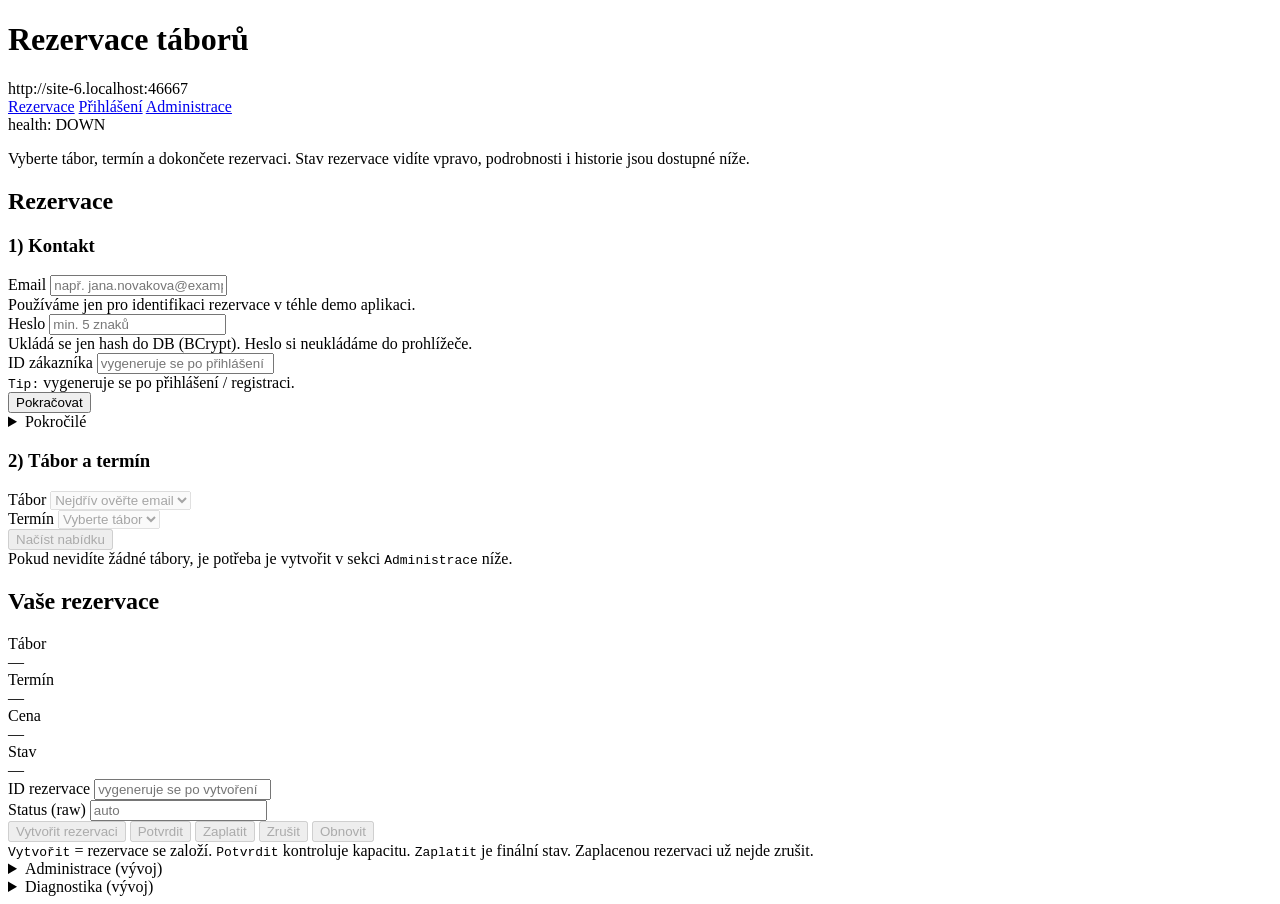
==== commit 0e6cdad4: "Switch to MongoDB and refresh UI" ====
--- a/src/main/resources/static/index.html
+++ b/src/main/resources/static/index.html
@@ -4,491 +4,9 @@
     <meta charset="utf-8" />
     <meta name="viewport" content="width=device-width, initial-scale=1" />
     <title>Rezervace táborů</title>
-    <style>
-      :root {
-        --bg0: #fbf7ee;
-        --bg1: #f3efe4;
-        --ink: #1e2a26;
-        --muted: rgba(30, 42, 38, 0.72);
-        --line: rgba(30, 42, 38, 0.14);
-        --card: rgba(255, 255, 255, 0.72);
-        --card2: rgba(255, 255, 255, 0.58);
-        --shadow: 0 18px 55px rgba(30, 42, 38, 0.13);
-
-        --accent: #2f7d4a;
-        --accent2: #c86e3a;
-        --accent3: #2f5f8f;
-
-        --good: #1f8a54;
-        --bad: #c53939;
-        --warn: #b6811c;
-
-        --radius: 18px;
-        --radius2: 12px;
-
-        --sans: ui-sans-serif, "Avenir Next", Avenir, "Helvetica Neue", Helvetica, Arial, system-ui;
-        --display: ui-serif, "Iowan Old Style", "New York", Palatino, Georgia, serif;
-        --mono: ui-monospace, SFMono-Regular, Menlo, Monaco, Consolas, "Liberation Mono", "Courier New", monospace;
-      }
-
-      * {
-        box-sizing: border-box;
-      }
-      html,
-      body {
-        height: 100%;
-      }
-      body {
-        margin: 0;
-        font-family: var(--sans);
-        color: var(--ink);
-        background:
-          radial-gradient(1200px 600px at 10% 0%, rgba(47, 125, 74, 0.12), transparent 60%),
-          radial-gradient(800px 520px at 90% 0%, rgba(200, 110, 58, 0.10), transparent 55%),
-          radial-gradient(700px 520px at 25% 95%, rgba(47, 95, 143, 0.09), transparent 60%),
-          linear-gradient(180deg, var(--bg0) 0%, var(--bg1) 100%);
-      }
-      .grain {
-        position: fixed;
-        inset: 0;
-        pointer-events: none;
-        opacity: 0.07;
-        mix-blend-mode: multiply;
-        background-image: url("data:image/svg+xml,%3Csvg xmlns='http://www.w3.org/2000/svg' width='160' height='160'%3E%3Cfilter id='n'%3E%3CfeTurbulence type='fractalNoise' baseFrequency='.9' numOctaves='3' stitchTiles='stitch'/%3E%3C/filter%3E%3Crect width='160' height='160' filter='url(%23n)' opacity='.55'/%3E%3C/svg%3E");
-      }
-
-      header {
-        padding: 24px 18px 14px;
-      }
-      .wrap {
-        max-width: 1120px;
-        margin: 0 auto;
-      }
-
-      .hero {
-        display: grid;
-        grid-template-columns: 1fr;
-        gap: 12px;
-        padding: 16px;
-        border-radius: calc(var(--radius) + 2px);
-        background: linear-gradient(180deg, rgba(255, 255, 255, 0.80), rgba(255, 255, 255, 0.60));
-        border: 1px solid rgba(30, 42, 38, 0.10);
-        box-shadow: var(--shadow);
-        position: relative;
-        overflow: hidden;
-        transform: translateY(0);
-        animation: rise 520ms ease-out both;
-      }
-      .hero:before {
-        content: "";
-        position: absolute;
-        inset: -2px;
-        background:
-          radial-gradient(400px 240px at 20% 30%, rgba(47, 125, 74, 0.18), transparent 60%),
-          radial-gradient(320px 240px at 80% 20%, rgba(200, 110, 58, 0.16), transparent 55%),
-          radial-gradient(360px 260px at 55% 100%, rgba(47, 95, 143, 0.12), transparent 60%);
-        z-index: 0;
-      }
-      .hero > * {
-        position: relative;
-        z-index: 1;
-      }
-      @keyframes rise {
-        from {
-          transform: translateY(10px);
-          opacity: 0;
-        }
-        to {
-          transform: translateY(0);
-          opacity: 1;
-        }
-      }
-      .topline {
-        display: flex;
-        gap: 10px;
-        align-items: center;
-        justify-content: space-between;
-        flex-wrap: wrap;
-      }
-      .brand {
-        display: flex;
-        gap: 10px;
-        align-items: baseline;
-        flex-wrap: wrap;
-      }
-      .brand h1 {
-        margin: 0;
-        font-family: var(--display);
-        font-weight: 760;
-        letter-spacing: 0.2px;
-        font-size: 26px;
-        line-height: 1.05;
-      }
-      .sub {
-        margin: 0;
-        color: var(--muted);
-        font-size: 13px;
-        line-height: 1.35;
-      }
-      .pill {
-        font-family: var(--mono);
-        font-size: 12px;
-        padding: 6px 10px;
-        border: 1px solid rgba(30, 42, 38, 0.14);
-        background: rgba(255, 255, 255, 0.55);
-        border-radius: 999px;
-        color: rgba(30, 42, 38, 0.70);
-      }
-
-      .grid {
-        display: grid;
-        grid-template-columns: 1fr;
-        gap: 14px;
-        padding: 10px 18px 26px;
-      }
-      @media (min-width: 980px) {
-        .grid {
-          grid-template-columns: 1.15fr 0.85fr;
-          gap: 16px;
-        }
-      }
-
-      .card {
-        border: 1px solid rgba(30, 42, 38, 0.10);
-        background: linear-gradient(180deg, var(--card), var(--card2));
-        border-radius: var(--radius);
-        padding: 14px;
-        box-shadow: 0 10px 30px rgba(30, 42, 38, 0.08);
-      }
-      .card h2 {
-        margin: 0 0 10px 0;
-        font-size: 13px;
-        letter-spacing: 0.24px;
-        text-transform: uppercase;
-        color: rgba(30, 42, 38, 0.62);
-        font-weight: 720;
-      }
-      .card h3 {
-        margin: 0 0 8px 0;
-        font-size: 16px;
-        letter-spacing: 0.1px;
-        font-weight: 760;
-      }
-
-      .row {
-        display: grid;
-        grid-template-columns: 1fr;
-        gap: 10px;
-      }
-      @media (min-width: 720px) {
-        .row.cols2 {
-          grid-template-columns: 1fr 1fr;
-        }
-        .row.cols3 {
-          grid-template-columns: 1fr 1fr 1fr;
-        }
-      }
-
-      label {
-        display: block;
-        font-size: 12px;
-        color: rgba(30, 42, 38, 0.68);
-        margin: 0 0 6px 2px;
-      }
-      input,
-      select,
-      button {
-        font: inherit;
-      }
-      input,
-      select {
-        width: 100%;
-        padding: 10px 12px;
-        border-radius: var(--radius2);
-        border: 1px solid rgba(30, 42, 38, 0.18);
-        background: rgba(255, 255, 255, 0.72);
-        color: var(--ink);
-        outline: none;
-      }
-      input::placeholder {
-        color: rgba(30, 42, 38, 0.42);
-      }
-      input:focus,
-      select:focus {
-        border-color: rgba(47, 125, 74, 0.55);
-        box-shadow: 0 0 0 3px rgba(47, 125, 74, 0.14);
-      }
-
-      .actions {
-        display: flex;
-        gap: 10px;
-        flex-wrap: wrap;
-        align-items: center;
-        margin-top: 10px;
-      }
-      button {
-        border: 1px solid rgba(30, 42, 38, 0.18);
-        background: linear-gradient(180deg, rgba(47, 125, 74, 0.92), rgba(47, 125, 74, 0.80));
-        color: #fff;
-        padding: 10px 12px;
-        border-radius: var(--radius2);
-        cursor: pointer;
-        font-weight: 760;
-        letter-spacing: 0.1px;
-      }
-      button.secondary {
-        background: rgba(255, 255, 255, 0.72);
-        color: var(--ink);
-      }
-      button.danger {
-        background: linear-gradient(180deg, rgba(197, 57, 57, 0.94), rgba(197, 57, 57, 0.82));
-      }
-      button:disabled {
-        opacity: 0.6;
-        cursor: not-allowed;
-      }
-      button:active {
-        transform: translateY(1px);
-      }
-
-      .statusline {
-        display: flex;
-        gap: 10px;
-        align-items: center;
-        flex-wrap: wrap;
-        padding: 10px 12px;
-        border-radius: var(--radius2);
-        border: 1px solid rgba(30, 42, 38, 0.12);
-        background: rgba(255, 255, 255, 0.70);
-      }
-      .dot {
-        width: 10px;
-        height: 10px;
-        border-radius: 999px;
-        background: var(--warn);
-        box-shadow: 0 0 0 6px rgba(182, 129, 28, 0.12);
-      }
-      .dot.good {
-        background: var(--good);
-        box-shadow: 0 0 0 6px rgba(31, 138, 84, 0.12);
-      }
-      .dot.bad {
-        background: var(--bad);
-        box-shadow: 0 0 0 6px rgba(197, 57, 57, 0.12);
-      }
-      .kv {
-        display: flex;
-        gap: 8px;
-        align-items: baseline;
-        font-family: var(--mono);
-        font-size: 12px;
-        color: rgba(30, 42, 38, 0.72);
-      }
-
-      .hint {
-        color: rgba(30, 42, 38, 0.70);
-        font-size: 12px;
-        line-height: 1.45;
-        margin-top: 8px;
-      }
-      .hint code {
-        font-family: var(--mono);
-        color: var(--ink);
-      }
-
-      .badge {
-        display: inline-flex;
-        align-items: center;
-        gap: 8px;
-        font-family: var(--mono);
-        font-size: 12px;
-        padding: 7px 10px;
-        border-radius: 999px;
-        border: 1px solid rgba(30, 42, 38, 0.14);
-        background: rgba(255, 255, 255, 0.72);
-        color: rgba(30, 42, 38, 0.76);
-      }
-      .badge .b {
-        width: 8px;
-        height: 8px;
-        border-radius: 999px;
-        background: var(--warn);
-      }
-      .badge.good .b {
-        background: var(--good);
-      }
-      .badge.bad .b {
-        background: var(--bad);
-      }
-      .badge.muted .b {
-        background: rgba(30, 42, 38, 0.35);
-      }
-
-      .summary {
-        display: grid;
-        grid-template-columns: 1fr;
-        gap: 10px;
-      }
-      .summary .line {
-        display: flex;
-        align-items: baseline;
-        justify-content: space-between;
-        gap: 10px;
-        padding: 10px 12px;
-        border-radius: var(--radius2);
-        border: 1px solid rgba(30, 42, 38, 0.12);
-        background: rgba(255, 255, 255, 0.70);
-      }
-      .summary .k {
-        color: rgba(30, 42, 38, 0.62);
-        font-size: 12px;
-        text-transform: uppercase;
-        letter-spacing: 0.22px;
-        font-weight: 720;
-      }
-      .summary .v {
-        font-weight: 760;
-        letter-spacing: 0.1px;
-      }
-
-      details > summary {
-        list-style: none;
-        cursor: pointer;
-        user-select: none;
-        padding: 10px 12px;
-        border-radius: var(--radius2);
-        border: 1px solid rgba(30, 42, 38, 0.12);
-        background: rgba(255, 255, 255, 0.62);
-        color: rgba(30, 42, 38, 0.82);
-        font-weight: 760;
-      }
-      details > summary::-webkit-details-marker {
-        display: none;
-      }
-
-      .out {
-        margin-top: 12px;
-        padding: 12px;
-        border-radius: var(--radius);
-        border: 1px solid rgba(30, 42, 38, 0.14);
-        background: rgba(30, 42, 38, 0.05);
-        font-family: var(--mono);
-        font-size: 12px;
-        line-height: 1.4;
-        overflow: auto;
-        max-height: 320px;
-        white-space: pre-wrap;
-      }
-
-      .toast {
-        position: fixed;
-        right: 16px;
-        bottom: 16px;
-        width: min(420px, calc(100vw - 32px));
-        display: grid;
-        gap: 10px;
-        z-index: 50;
-      }
-      .toast .t {
-        border-radius: var(--radius);
-        border: 1px solid rgba(30, 42, 38, 0.14);
-        background: rgba(255, 255, 255, 0.86);
-        box-shadow: 0 18px 55px rgba(30, 42, 38, 0.18);
-        padding: 12px 12px;
-        display: grid;
-        gap: 4px;
-        animation: pop 160ms ease-out both;
-      }
-      @keyframes pop {
-        from {
-          transform: translateY(6px);
-          opacity: 0;
-        }
-        to {
-          transform: translateY(0);
-          opacity: 1;
-        }
-      }
-      .toast .t .k {
-        font-family: var(--mono);
-        font-size: 11px;
-        color: rgba(30, 42, 38, 0.62);
-      }
-      .toast .t .m {
-        font-size: 13px;
-        line-height: 1.35;
-        font-weight: 650;
-        color: rgba(30, 42, 38, 0.92);
-      }
-      .toast .t.good {
-        border-color: rgba(31, 138, 84, 0.28);
-      }
-      .toast .t.bad {
-        border-color: rgba(197, 57, 57, 0.28);
-      }
-
-      .sep {
-        height: 1px;
-        background: rgba(30, 42, 38, 0.10);
-        margin: 12px 0;
-      }
-
-      dialog.userPick {
-        border: 1px solid rgba(30, 42, 38, 0.14);
-        border-radius: var(--radius);
-        padding: 14px;
-        width: min(640px, calc(100vw - 36px));
-        box-shadow: 0 25px 80px rgba(30, 42, 38, 0.22);
-        background: linear-gradient(180deg, rgba(255, 255, 255, 0.92), rgba(255, 255, 255, 0.74));
-      }
-      dialog.userPick::backdrop {
-        background: rgba(30, 42, 38, 0.55);
-        backdrop-filter: blur(2px);
-      }
-      .dlgTop {
-        display: flex;
-        gap: 10px;
-        align-items: center;
-        justify-content: space-between;
-        flex-wrap: wrap;
-        margin-bottom: 10px;
-      }
-      .dlgTitle {
-        margin: 0;
-        font-family: var(--display);
-        font-size: 18px;
-        font-weight: 760;
-        letter-spacing: 0.1px;
-      }
-      .pickList {
-        margin-top: 10px;
-        display: grid;
-        gap: 8px;
-        max-height: 320px;
-        overflow: auto;
-        padding: 2px;
-      }
-      .pickItem {
-        display: flex;
-        align-items: center;
-        justify-content: space-between;
-        gap: 10px;
-        padding: 10px 12px;
-        border-radius: var(--radius2);
-        border: 1px solid rgba(30, 42, 38, 0.12);
-        background: rgba(255, 255, 255, 0.65);
-      }
-      .pickItem .e {
-        font-family: var(--mono);
-        font-size: 12px;
-        color: rgba(30, 42, 38, 0.84);
-        overflow: hidden;
-        text-overflow: ellipsis;
-        white-space: nowrap;
-      }
-    </style>
+    <link rel="stylesheet" href="/app.css" />
   </head>
-  <body>
+  <body class="page-app">
     <div class="grain"></div>
     <header>
       <div class="wrap">
@@ -498,10 +16,17 @@
               <h1>Rezervace táborů</h1>
               <span class="pill" id="baseUrlPill"></span>
             </div>
-            <span class="pill" id="healthPill">health: …</span>
+            <div class="topActions">
+              <nav class="navTabs" aria-label="Navigace">
+                <a class="pill active" href="/app">Rezervace</a>
+                <a class="pill" href="/login">Přihlášení</a>
+                <a class="pill" href="/admin">Administrace</a>
+              </nav>
+              <span class="pill" id="healthPill">health: …</span>
+            </div>
           </div>
           <p class="sub">
-            Vyberte tábor, termín a dokončete rezervaci. Admin a diagnostika jsou schované níže (hodí se pro vývoj).
+            Vyberte tábor, termín a dokončete rezervaci. Stav rezervace vidíte vpravo, podrobnosti i historie jsou dostupné níže.
           </p>
         </div>
       </div>
@@ -532,14 +57,20 @@
           </div>
           <div class="actions">
             <button type="button" id="ensureUserBtn">Pokračovat</button>
-            <button class="secondary" type="button" id="pickExistingUserBtn" title="Rychlý výběr uživatele jen podle emailu (vývoj)">
-              Vybrat existujícího
-            </button>
-            <button class="secondary" type="button" id="signOutBtn">Vymazat údaje</button>
-          </div>
-          <div class="hint">
-            <code>Vybrat existujícího</code> načte uživatele z DB jen podle emailu (bez hesla) pro rychlé testování.
-          </div>
+          </div>
+          <details class="mt10">
+            <summary>Pokročilé</summary>
+            <div class="sp10"></div>
+            <div class="actions">
+              <button class="secondary" type="button" id="pickExistingUserBtn" title="Rychlý výběr uživatele jen podle emailu">
+                Vybrat existujícího
+              </button>
+              <button class="secondary" type="button" id="signOutBtn">Vymazat údaje</button>
+            </div>
+            <div class="hint">
+              <code>Vybrat existujícího</code> načte uživatele jen podle emailu. V produkční aplikaci by tahle funkce byla přístupová.
+            </div>
+          </details>
 
           <div class="sep"></div>
 
@@ -615,12 +146,12 @@
             je finální stav. Zaplacenou rezervaci už nejde zrušit.
           </div>
 
-          <div style="height: 12px"></div>
+          <div class="sp12"></div>
 
           <details>
             <summary>Administrace (vývoj)</summary>
-            <div style="height: 10px"></div>
-            <h2 style="margin: 0 0 10px 0">Administrace</h2>
+            <div class="sp10"></div>
+            <h2>Administrace</h2>
             <div class="row cols3">
               <div>
                 <label for="campName">Název tábora</label>
@@ -639,7 +170,7 @@
               <button type="button" id="createCampBtn">Vytvořit tábor</button>
             </div>
 
-            <div style="height: 12px"></div>
+            <div class="sp12"></div>
             <div class="row cols3">
               <div>
                 <label for="sessionStart">Začátek (YYYY-MM-DD)</label>
@@ -654,7 +185,7 @@
                 <input id="sessionCapacity" inputmode="numeric" placeholder="10" />
               </div>
             </div>
-            <div class="row cols2" style="margin-top: 10px">
+            <div class="row cols2 mt10">
               <div>
                 <label for="sessionId">ID termínu</label>
                 <input id="sessionId" placeholder="vygeneruje se po vytvoření" readonly />
@@ -670,10 +201,10 @@
             </div>
           </details>
 
-          <div style="height: 12px"></div>
+          <div class="sp12"></div>
           <details>
             <summary>Diagnostika (vývoj)</summary>
-            <div style="height: 10px"></div>
+            <div class="sp10"></div>
             <div class="statusline">
               <div class="dot" id="healthDot"></div>
               <div class="kv">
